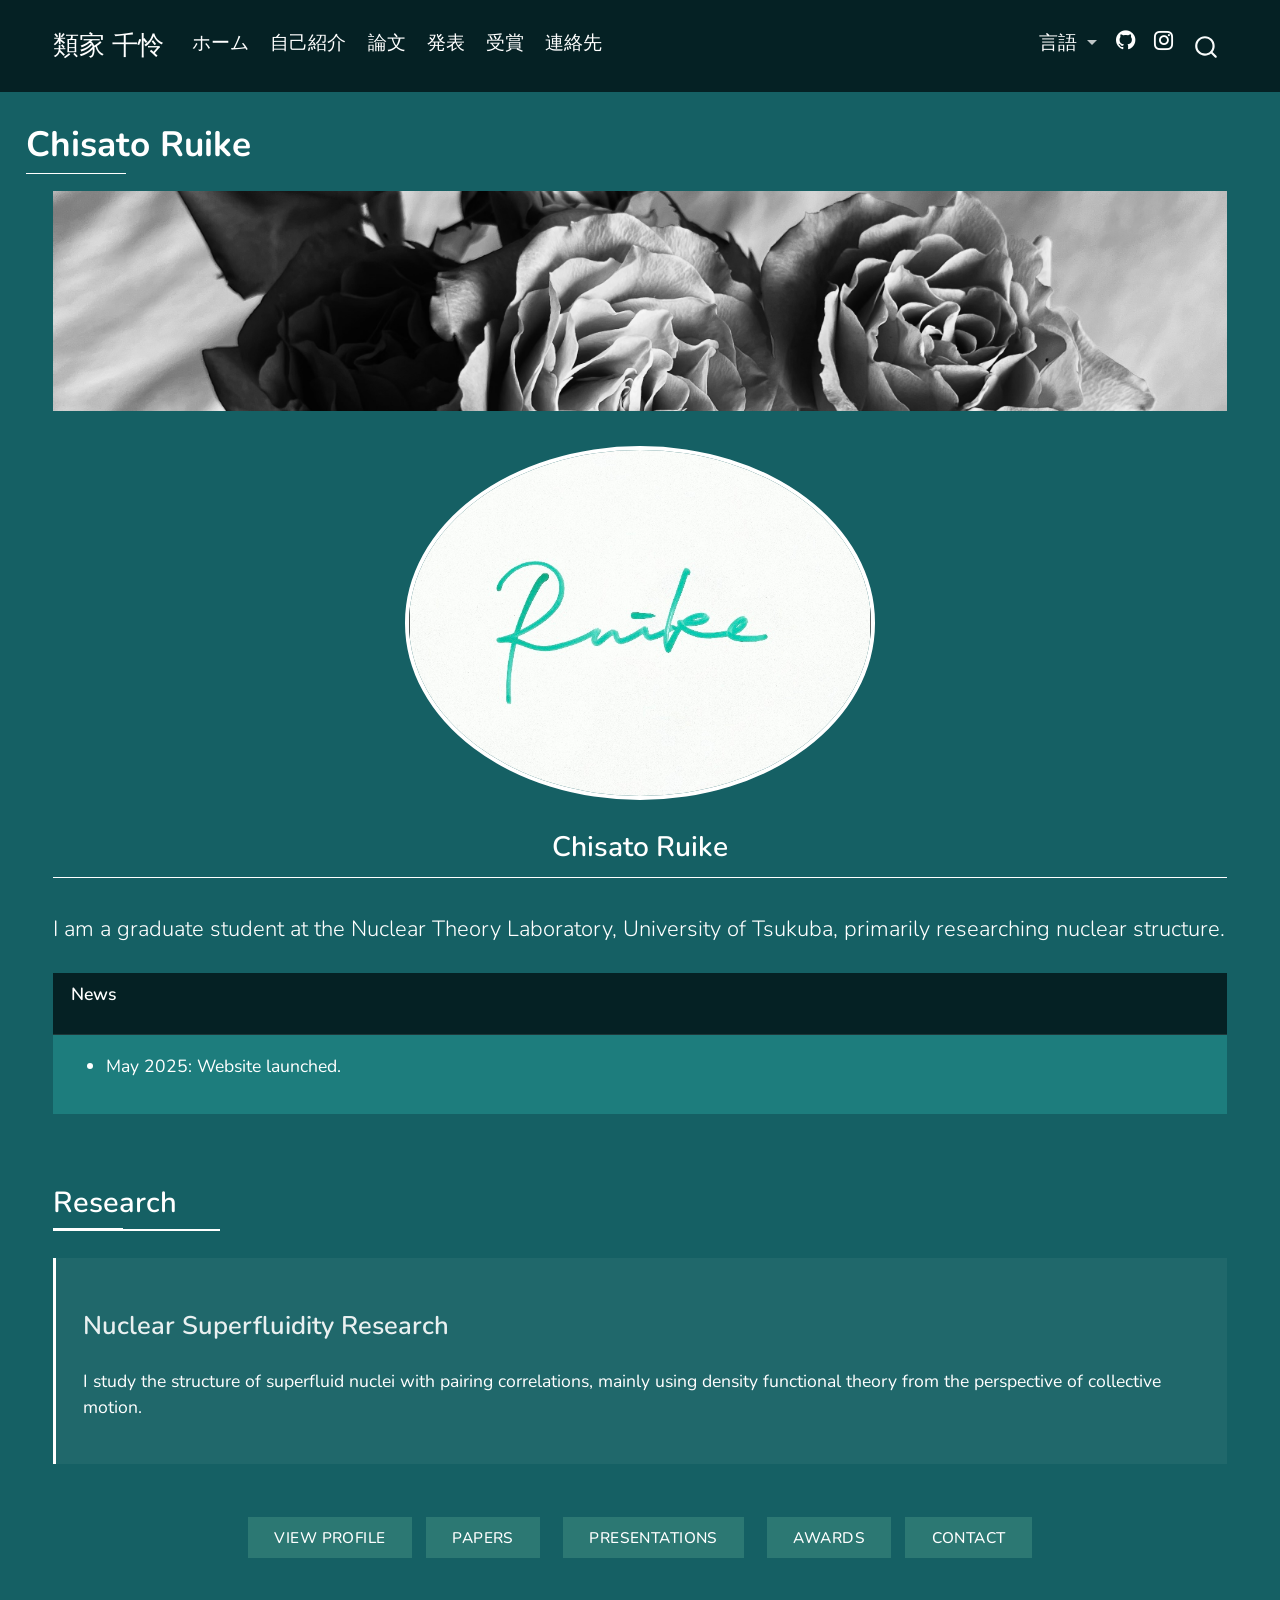
==== docs/en/index.html @ 18f96462 "Add docs directory and .nojekyll file for GitHub Pages" ====
<!DOCTYPE html>
<html xmlns="http://www.w3.org/1999/xhtml" lang="en" xml:lang="en"><head>

<meta charset="utf-8">
<meta name="generator" content="quarto-1.7.31">

<meta name="viewport" content="width=device-width, initial-scale=1.0, user-scalable=yes">


<title>Chisato Ruike – 類家 千怜</title>
<style>
code{white-space: pre-wrap;}
span.smallcaps{font-variant: small-caps;}
div.columns{display: flex; gap: min(4vw, 1.5em);}
div.column{flex: auto; overflow-x: auto;}
div.hanging-indent{margin-left: 1.5em; text-indent: -1.5em;}
ul.task-list{list-style: none;}
ul.task-list li input[type="checkbox"] {
  width: 0.8em;
  margin: 0 0.8em 0.2em -1em; /* quarto-specific, see https://github.com/quarto-dev/quarto-cli/issues/4556 */ 
  vertical-align: middle;
}
</style>


<script src="../site_libs/quarto-nav/quarto-nav.js"></script>
<script src="../site_libs/quarto-nav/headroom.min.js"></script>
<script src="../site_libs/clipboard/clipboard.min.js"></script>
<script src="../site_libs/quarto-search/autocomplete.umd.js"></script>
<script src="../site_libs/quarto-search/fuse.min.js"></script>
<script src="../site_libs/quarto-search/quarto-search.js"></script>
<meta name="quarto:offset" content="../">
<link href="../images/favicon.svg" rel="icon" type="image/svg+xml">
<script src="../site_libs/quarto-html/quarto.js" type="module"></script>
<script src="../site_libs/quarto-html/tabsets/tabsets.js" type="module"></script>
<script src="../site_libs/quarto-html/popper.min.js"></script>
<script src="../site_libs/quarto-html/tippy.umd.min.js"></script>
<script src="../site_libs/quarto-html/anchor.min.js"></script>
<link href="../site_libs/quarto-html/tippy.css" rel="stylesheet">
<link href="../site_libs/quarto-html/quarto-syntax-highlighting-dark-8ef56b68f8fa1e9d2ba328e99e439f80.css" rel="stylesheet" id="quarto-text-highlighting-styles">
<script src="../site_libs/bootstrap/bootstrap.min.js"></script>
<link href="../site_libs/bootstrap/bootstrap-icons.css" rel="stylesheet">
<link href="../site_libs/bootstrap/bootstrap-ca88c0de2de759c00b7eff23eca7222f.min.css" rel="stylesheet" append-hash="true" id="quarto-bootstrap" data-mode="dark">
<script id="quarto-search-options" type="application/json">{
  "location": "navbar",
  "copy-button": false,
  "collapse-after": 3,
  "panel-placement": "end",
  "type": "overlay",
  "limit": 50,
  "keyboard-shortcut": [
    "f",
    "/",
    "s"
  ],
  "show-item-context": false,
  "language": {
    "search-no-results-text": "No results",
    "search-matching-documents-text": "matching documents",
    "search-copy-link-title": "Copy link to search",
    "search-hide-matches-text": "Hide additional matches",
    "search-more-match-text": "more match in this document",
    "search-more-matches-text": "more matches in this document",
    "search-clear-button-title": "Clear",
    "search-text-placeholder": "",
    "search-detached-cancel-button-title": "Cancel",
    "search-submit-button-title": "Submit",
    "search-label": "Search"
  }
}</script>
<link href="https://fonts.googleapis.com/css2?family=Nunito:wght@400;500;600;700&amp;display=swap" rel="stylesheet">
<link rel="stylesheet" href="https://cdn.jsdelivr.net/npm/bootstrap-icons@1.10.3/font/bootstrap-icons.css">


<link rel="stylesheet" href="../styles.css">
</head>

<body class="nav-fixed quarto-light">

<div id="quarto-search-results"></div>
  <header id="quarto-header" class="headroom fixed-top">
    <nav class="navbar navbar-expand-lg " data-bs-theme="dark">
      <div class="navbar-container container-fluid">
      <div class="navbar-brand-container mx-auto">
    <a class="navbar-brand" href="../index.html">
    <span class="navbar-title">類家 千怜</span>
    </a>
  </div>
            <div id="quarto-search" class="" title="Search"></div>
          <button class="navbar-toggler" type="button" data-bs-toggle="collapse" data-bs-target="#navbarCollapse" aria-controls="navbarCollapse" role="menu" aria-expanded="false" aria-label="Toggle navigation" onclick="if (window.quartoToggleHeadroom) { window.quartoToggleHeadroom(); }">
  <span class="navbar-toggler-icon"></span>
</button>
          <div class="collapse navbar-collapse" id="navbarCollapse">
            <ul class="navbar-nav navbar-nav-scroll me-auto">
  <li class="nav-item">
    <a class="nav-link" href="../index.html"> 
<span class="menu-text">ホーム</span></a>
  </li>  
  <li class="nav-item">
    <a class="nav-link" href="../profile.html"> 
<span class="menu-text">自己紹介</span></a>
  </li>  
  <li class="nav-item">
    <a class="nav-link" href="../papers.html"> 
<span class="menu-text">論文</span></a>
  </li>  
  <li class="nav-item">
    <a class="nav-link" href="../presentations.html"> 
<span class="menu-text">発表</span></a>
  </li>  
  <li class="nav-item">
    <a class="nav-link" href="../awards.html"> 
<span class="menu-text">受賞</span></a>
  </li>  
  <li class="nav-item">
    <a class="nav-link" href="../contact.html"> 
<span class="menu-text">連絡先</span></a>
  </li>  
</ul>
            <ul class="navbar-nav navbar-nav-scroll ms-auto">
  <li class="nav-item dropdown ">
    <a class="nav-link dropdown-toggle" href="#" id="nav-menu-" role="link" data-bs-toggle="dropdown" aria-expanded="false">
 <span class="menu-text">言語</span>
    </a>
    <ul class="dropdown-menu dropdown-menu-end" aria-labelledby="nav-menu-">    
        <li>
    <a class="dropdown-item" href="../index.html">
 <span class="dropdown-text">日本語</span></a>
  </li>  
        <li>
    <a class="dropdown-item" href="../en/index.html">
 <span class="dropdown-text">English</span></a>
  </li>  
    </ul>
  </li>
  <li class="nav-item compact">
    <a class="nav-link" href="https://github.com/ruike316"> <i class="bi bi-github" role="img">
</i> 
<span class="menu-text"></span></a>
  </li>  
  <li class="nav-item compact">
    <a class="nav-link" href="https://www.instagram.com/___toilet/"> <i class="bi bi-instagram" role="img">
</i> 
<span class="menu-text"></span></a>
  </li>  
</ul>
          </div> <!-- /navcollapse -->
            <div class="quarto-navbar-tools">
</div>
      </div> <!-- /container-fluid -->
    </nav>
</header>
<!-- content -->
<div id="quarto-content" class="quarto-container page-columns page-rows-contents page-layout-full page-navbar">
<!-- sidebar -->
<!-- margin-sidebar -->
    <div id="quarto-margin-sidebar" class="sidebar margin-sidebar zindex-bottom">
        
    </div>
<!-- main -->
<main class="content column-page" id="quarto-document-content">

<header id="title-block-header" class="quarto-title-block default">
<div class="quarto-title">
<h1 class="title">Chisato Ruike</h1>
</div>



<div class="quarto-title-meta column-page">

    
  
    
  </div>
  


</header>


<div class="container-fluid content">
<div class="row">
<div class="col-12">
<p><img src="../images/header.jpg" class="header-image" alt="Header image"></p>
</div>
</div>
<div class="row">
<div class="col-md-4 text-center">
<div class="profile-container">
<img src="../images/profile.jpg" class="img-fluid rounded-circle mb-3" style="max-width: 40%;" alt="Profile photo">
<div class="profile-name">
Chisato Ruike
</div>
</div>
</div>
<div class="col-md-8">
<p class="lead mt-4">
I am a graduate student at the Nuclear Theory Laboratory, University of Tsukuba, primarily researching nuclear structure.
</p>
<div class="card mt-4 mb-4">
<div class="card-header">
<p>News</p>
</div>
<div class="card-body">
<ul>
<li>
May 2025: Website launched.
</li>
</ul>
</div>
</div>
<h2 class="anchored">
Research
</h2>
<div class="publication">
<h3 class="anchored">
Nuclear Superfluidity Research
</h3>
<p>
I study the structure of superfluid nuclei with pairing correlations, mainly using density functional theory from the perspective of collective motion.
</p>
</div>
<div class="row mt-5">
<div class="col-md-12 text-center">
<p><a href="profile.html" class="btn btn-primary">View Profile</a> <a href="papers.html" class="btn btn-primary mx-2">Papers</a> <a href="presentations.html" class="btn btn-primary mx-2">Presentations</a> <a href="awards.html" class="btn btn-primary mx-2">Awards</a> <a href="contact.html" class="btn btn-primary">Contact</a></p>
</div>
</div>
</div>
</div>
</div>



</main> <!-- /main -->
<script id="quarto-html-after-body" type="application/javascript">
  window.document.addEventListener("DOMContentLoaded", function (event) {
    const icon = "";
    const anchorJS = new window.AnchorJS();
    anchorJS.options = {
      placement: 'right',
      icon: icon
    };
    anchorJS.add('.anchored');
    const isCodeAnnotation = (el) => {
      for (const clz of el.classList) {
        if (clz.startsWith('code-annotation-')) {                     
          return true;
        }
      }
      return false;
    }
    const onCopySuccess = function(e) {
      // button target
      const button = e.trigger;
      // don't keep focus
      button.blur();
      // flash "checked"
      button.classList.add('code-copy-button-checked');
      var currentTitle = button.getAttribute("title");
      button.setAttribute("title", "Copied!");
      let tooltip;
      if (window.bootstrap) {
        button.setAttribute("data-bs-toggle", "tooltip");
        button.setAttribute("data-bs-placement", "left");
        button.setAttribute("data-bs-title", "Copied!");
        tooltip = new bootstrap.Tooltip(button, 
          { trigger: "manual", 
            customClass: "code-copy-button-tooltip",
            offset: [0, -8]});
        tooltip.show();    
      }
      setTimeout(function() {
        if (tooltip) {
          tooltip.hide();
          button.removeAttribute("data-bs-title");
          button.removeAttribute("data-bs-toggle");
          button.removeAttribute("data-bs-placement");
        }
        button.setAttribute("title", currentTitle);
        button.classList.remove('code-copy-button-checked');
      }, 1000);
      // clear code selection
      e.clearSelection();
    }
    const getTextToCopy = function(trigger) {
        const codeEl = trigger.previousElementSibling.cloneNode(true);
        for (const childEl of codeEl.children) {
          if (isCodeAnnotation(childEl)) {
            childEl.remove();
          }
        }
        return codeEl.innerText;
    }
    const clipboard = new window.ClipboardJS('.code-copy-button:not([data-in-quarto-modal])', {
      text: getTextToCopy
    });
    clipboard.on('success', onCopySuccess);
    if (window.document.getElementById('quarto-embedded-source-code-modal')) {
      const clipboardModal = new window.ClipboardJS('.code-copy-button[data-in-quarto-modal]', {
        text: getTextToCopy,
        container: window.document.getElementById('quarto-embedded-source-code-modal')
      });
      clipboardModal.on('success', onCopySuccess);
    }
      var localhostRegex = new RegExp(/^(?:http|https):\/\/localhost\:?[0-9]*\//);
      var mailtoRegex = new RegExp(/^mailto:/);
        var filterRegex = new RegExp("https:\/\/ruike316\.github\.io\/portfolio\/");
      var isInternal = (href) => {
          return filterRegex.test(href) || localhostRegex.test(href) || mailtoRegex.test(href);
      }
      // Inspect non-navigation links and adorn them if external
     var links = window.document.querySelectorAll('a[href]:not(.nav-link):not(.navbar-brand):not(.toc-action):not(.sidebar-link):not(.sidebar-item-toggle):not(.pagination-link):not(.no-external):not([aria-hidden]):not(.dropdown-item):not(.quarto-navigation-tool):not(.about-link)');
      for (var i=0; i<links.length; i++) {
        const link = links[i];
        if (!isInternal(link.href)) {
          // undo the damage that might have been done by quarto-nav.js in the case of
          // links that we want to consider external
          if (link.dataset.originalHref !== undefined) {
            link.href = link.dataset.originalHref;
          }
        }
      }
    function tippyHover(el, contentFn, onTriggerFn, onUntriggerFn) {
      const config = {
        allowHTML: true,
        maxWidth: 500,
        delay: 100,
        arrow: false,
        appendTo: function(el) {
            return el.parentElement;
        },
        interactive: true,
        interactiveBorder: 10,
        theme: 'quarto',
        placement: 'bottom-start',
      };
      if (contentFn) {
        config.content = contentFn;
      }
      if (onTriggerFn) {
        config.onTrigger = onTriggerFn;
      }
      if (onUntriggerFn) {
        config.onUntrigger = onUntriggerFn;
      }
      window.tippy(el, config); 
    }
    const noterefs = window.document.querySelectorAll('a[role="doc-noteref"]');
    for (var i=0; i<noterefs.length; i++) {
      const ref = noterefs[i];
      tippyHover(ref, function() {
        // use id or data attribute instead here
        let href = ref.getAttribute('data-footnote-href') || ref.getAttribute('href');
        try { href = new URL(href).hash; } catch {}
        const id = href.replace(/^#\/?/, "");
        const note = window.document.getElementById(id);
        if (note) {
          return note.innerHTML;
        } else {
          return "";
        }
      });
    }
    const xrefs = window.document.querySelectorAll('a.quarto-xref');
    const processXRef = (id, note) => {
      // Strip column container classes
      const stripColumnClz = (el) => {
        el.classList.remove("page-full", "page-columns");
        if (el.children) {
          for (const child of el.children) {
            stripColumnClz(child);
          }
        }
      }
      stripColumnClz(note)
      if (id === null || id.startsWith('sec-')) {
        // Special case sections, only their first couple elements
        const container = document.createElement("div");
        if (note.children && note.children.length > 2) {
          container.appendChild(note.children[0].cloneNode(true));
          for (let i = 1; i < note.children.length; i++) {
            const child = note.children[i];
            if (child.tagName === "P" && child.innerText === "") {
              continue;
            } else {
              container.appendChild(child.cloneNode(true));
              break;
            }
          }
          if (window.Quarto?.typesetMath) {
            window.Quarto.typesetMath(container);
          }
          return container.innerHTML
        } else {
          if (window.Quarto?.typesetMath) {
            window.Quarto.typesetMath(note);
          }
          return note.innerHTML;
        }
      } else {
        // Remove any anchor links if they are present
        const anchorLink = note.querySelector('a.anchorjs-link');
        if (anchorLink) {
          anchorLink.remove();
        }
        if (window.Quarto?.typesetMath) {
          window.Quarto.typesetMath(note);
        }
        if (note.classList.contains("callout")) {
          return note.outerHTML;
        } else {
          return note.innerHTML;
        }
      }
    }
    for (var i=0; i<xrefs.length; i++) {
      const xref = xrefs[i];
      tippyHover(xref, undefined, function(instance) {
        instance.disable();
        let url = xref.getAttribute('href');
        let hash = undefined; 
        if (url.startsWith('#')) {
          hash = url;
        } else {
          try { hash = new URL(url).hash; } catch {}
        }
        if (hash) {
          const id = hash.replace(/^#\/?/, "");
          const note = window.document.getElementById(id);
          if (note !== null) {
            try {
              const html = processXRef(id, note.cloneNode(true));
              instance.setContent(html);
            } finally {
              instance.enable();
              instance.show();
            }
          } else {
            // See if we can fetch this
            fetch(url.split('#')[0])
            .then(res => res.text())
            .then(html => {
              const parser = new DOMParser();
              const htmlDoc = parser.parseFromString(html, "text/html");
              const note = htmlDoc.getElementById(id);
              if (note !== null) {
                const html = processXRef(id, note);
                instance.setContent(html);
              } 
            }).finally(() => {
              instance.enable();
              instance.show();
            });
          }
        } else {
          // See if we can fetch a full url (with no hash to target)
          // This is a special case and we should probably do some content thinning / targeting
          fetch(url)
          .then(res => res.text())
          .then(html => {
            const parser = new DOMParser();
            const htmlDoc = parser.parseFromString(html, "text/html");
            const note = htmlDoc.querySelector('main.content');
            if (note !== null) {
              // This should only happen for chapter cross references
              // (since there is no id in the URL)
              // remove the first header
              if (note.children.length > 0 && note.children[0].tagName === "HEADER") {
                note.children[0].remove();
              }
              const html = processXRef(null, note);
              instance.setContent(html);
            } 
          }).finally(() => {
            instance.enable();
            instance.show();
          });
        }
      }, function(instance) {
      });
    }
        let selectedAnnoteEl;
        const selectorForAnnotation = ( cell, annotation) => {
          let cellAttr = 'data-code-cell="' + cell + '"';
          let lineAttr = 'data-code-annotation="' +  annotation + '"';
          const selector = 'span[' + cellAttr + '][' + lineAttr + ']';
          return selector;
        }
        const selectCodeLines = (annoteEl) => {
          const doc = window.document;
          const targetCell = annoteEl.getAttribute("data-target-cell");
          const targetAnnotation = annoteEl.getAttribute("data-target-annotation");
          const annoteSpan = window.document.querySelector(selectorForAnnotation(targetCell, targetAnnotation));
          const lines = annoteSpan.getAttribute("data-code-lines").split(",");
          const lineIds = lines.map((line) => {
            return targetCell + "-" + line;
          })
          let top = null;
          let height = null;
          let parent = null;
          if (lineIds.length > 0) {
              //compute the position of the single el (top and bottom and make a div)
              const el = window.document.getElementById(lineIds[0]);
              top = el.offsetTop;
              height = el.offsetHeight;
              parent = el.parentElement.parentElement;
            if (lineIds.length > 1) {
              const lastEl = window.document.getElementById(lineIds[lineIds.length - 1]);
              const bottom = lastEl.offsetTop + lastEl.offsetHeight;
              height = bottom - top;
            }
            if (top !== null && height !== null && parent !== null) {
              // cook up a div (if necessary) and position it 
              let div = window.document.getElementById("code-annotation-line-highlight");
              if (div === null) {
                div = window.document.createElement("div");
                div.setAttribute("id", "code-annotation-line-highlight");
                div.style.position = 'absolute';
                parent.appendChild(div);
              }
              div.style.top = top - 2 + "px";
              div.style.height = height + 4 + "px";
              div.style.left = 0;
              let gutterDiv = window.document.getElementById("code-annotation-line-highlight-gutter");
              if (gutterDiv === null) {
                gutterDiv = window.document.createElement("div");
                gutterDiv.setAttribute("id", "code-annotation-line-highlight-gutter");
                gutterDiv.style.position = 'absolute';
                const codeCell = window.document.getElementById(targetCell);
                const gutter = codeCell.querySelector('.code-annotation-gutter');
                gutter.appendChild(gutterDiv);
              }
              gutterDiv.style.top = top - 2 + "px";
              gutterDiv.style.height = height + 4 + "px";
            }
            selectedAnnoteEl = annoteEl;
          }
        };
        const unselectCodeLines = () => {
          const elementsIds = ["code-annotation-line-highlight", "code-annotation-line-highlight-gutter"];
          elementsIds.forEach((elId) => {
            const div = window.document.getElementById(elId);
            if (div) {
              div.remove();
            }
          });
          selectedAnnoteEl = undefined;
        };
          // Handle positioning of the toggle
      window.addEventListener(
        "resize",
        throttle(() => {
          elRect = undefined;
          if (selectedAnnoteEl) {
            selectCodeLines(selectedAnnoteEl);
          }
        }, 10)
      );
      function throttle(fn, ms) {
      let throttle = false;
      let timer;
        return (...args) => {
          if(!throttle) { // first call gets through
              fn.apply(this, args);
              throttle = true;
          } else { // all the others get throttled
              if(timer) clearTimeout(timer); // cancel #2
              timer = setTimeout(() => {
                fn.apply(this, args);
                timer = throttle = false;
              }, ms);
          }
        };
      }
        // Attach click handler to the DT
        const annoteDls = window.document.querySelectorAll('dt[data-target-cell]');
        for (const annoteDlNode of annoteDls) {
          annoteDlNode.addEventListener('click', (event) => {
            const clickedEl = event.target;
            if (clickedEl !== selectedAnnoteEl) {
              unselectCodeLines();
              const activeEl = window.document.querySelector('dt[data-target-cell].code-annotation-active');
              if (activeEl) {
                activeEl.classList.remove('code-annotation-active');
              }
              selectCodeLines(clickedEl);
              clickedEl.classList.add('code-annotation-active');
            } else {
              // Unselect the line
              unselectCodeLines();
              clickedEl.classList.remove('code-annotation-active');
            }
          });
        }
    const findCites = (el) => {
      const parentEl = el.parentElement;
      if (parentEl) {
        const cites = parentEl.dataset.cites;
        if (cites) {
          return {
            el,
            cites: cites.split(' ')
          };
        } else {
          return findCites(el.parentElement)
        }
      } else {
        return undefined;
      }
    };
    var bibliorefs = window.document.querySelectorAll('a[role="doc-biblioref"]');
    for (var i=0; i<bibliorefs.length; i++) {
      const ref = bibliorefs[i];
      const citeInfo = findCites(ref);
      if (citeInfo) {
        tippyHover(citeInfo.el, function() {
          var popup = window.document.createElement('div');
          citeInfo.cites.forEach(function(cite) {
            var citeDiv = window.document.createElement('div');
            citeDiv.classList.add('hanging-indent');
            citeDiv.classList.add('csl-entry');
            var biblioDiv = window.document.getElementById('ref-' + cite);
            if (biblioDiv) {
              citeDiv.innerHTML = biblioDiv.innerHTML;
            }
            popup.appendChild(citeDiv);
          });
          return popup.innerHTML;
        });
      }
    }
  });
  </script>
</div> <!-- /content -->




</body></html>
---- docs/site_libs/quarto-html/tippy.css ----
.tippy-box[data-animation=fade][data-state=hidden]{opacity:0}[data-tippy-root]{max-width:calc(100vw - 10px)}.tippy-box{position:relative;background-color:#333;color:#fff;border-radius:4px;font-size:14px;line-height:1.4;white-space:normal;outline:0;transition-property:transform,visibility,opacity}.tippy-box[data-placement^=top]>.tippy-arrow{bottom:0}.tippy-box[data-placement^=top]>.tippy-arrow:before{bottom:-7px;left:0;border-width:8px 8px 0;border-top-color:initial;transform-origin:center top}.tippy-box[data-placement^=bottom]>.tippy-arrow{top:0}.tippy-box[data-placement^=bottom]>.tippy-arrow:before{top:-7px;left:0;border-width:0 8px 8px;border-bottom-color:initial;transform-origin:center bottom}.tippy-box[data-placement^=left]>.tippy-arrow{right:0}.tippy-box[data-placement^=left]>.tippy-arrow:before{border-width:8px 0 8px 8px;border-left-color:initial;right:-7px;transform-origin:center left}.tippy-box[data-placement^=right]>.tippy-arrow{left:0}.tippy-box[data-placement^=right]>.tippy-arrow:before{left:-7px;border-width:8px 8px 8px 0;border-right-color:initial;transform-origin:center right}.tippy-box[data-inertia][data-state=visible]{transition-timing-function:cubic-bezier(.54,1.5,.38,1.11)}.tippy-arrow{width:16px;height:16px;color:#333}.tippy-arrow:before{content:"";position:absolute;border-color:transparent;border-style:solid}.tippy-content{position:relative;padding:5px 9px;z-index:1}
---- docs/site_libs/quarto-html/quarto-syntax-highlighting-dark-8ef56b68f8fa1e9d2ba328e99e439f80.css ----
/* quarto syntax highlight colors */
:root {
  --quarto-hl-al-color: #f07178;
  --quarto-hl-an-color: #d4d0ab;
  --quarto-hl-at-color: #00e0e0;
  --quarto-hl-bn-color: #d4d0ab;
  --quarto-hl-bu-color: #abe338;
  --quarto-hl-ch-color: #abe338;
  --quarto-hl-co-color: #f8f8f2;
  --quarto-hl-cv-color: #ffd700;
  --quarto-hl-cn-color: #ffd700;
  --quarto-hl-cf-color: #ffa07a;
  --quarto-hl-dt-color: #ffa07a;
  --quarto-hl-dv-color: #d4d0ab;
  --quarto-hl-do-color: #f8f8f2;
  --quarto-hl-er-color: #f07178;
  --quarto-hl-ex-color: #00e0e0;
  --quarto-hl-fl-color: #d4d0ab;
  --quarto-hl-fu-color: #ffa07a;
  --quarto-hl-im-color: #abe338;
  --quarto-hl-in-color: #d4d0ab;
  --quarto-hl-kw-color: #ffa07a;
  --quarto-hl-op-color: #ffa07a;
  --quarto-hl-ot-color: #00e0e0;
  --quarto-hl-pp-color: #dcc6e0;
  --quarto-hl-re-color: #00e0e0;
  --quarto-hl-sc-color: #abe338;
  --quarto-hl-ss-color: #abe338;
  --quarto-hl-st-color: #abe338;
  --quarto-hl-va-color: #00e0e0;
  --quarto-hl-vs-color: #abe338;
  --quarto-hl-wa-color: #dcc6e0;
}

/* other quarto variables */
:root {
  --quarto-font-monospace: SFMono-Regular, Menlo, Monaco, Consolas, "Liberation Mono", "Courier New", monospace;
}

/* syntax highlight based on Pandoc's rules */
pre > code.sourceCode > span {
  color: #f8f8f2;
}

code.sourceCode > span {
  color: #f8f8f2;
}

div.sourceCode,
div.sourceCode pre.sourceCode {
  color: #f8f8f2;
}

/* Normal */
code span {
  color: #f8f8f2;
}

/* Alert */
code span.al {
  color: #f07178;
}

/* Annotation */
code span.an {
  color: #d4d0ab;
}

/* Attribute */
code span.at {
  color: #00e0e0;
}

/* BaseN */
code span.bn {
  color: #d4d0ab;
}

/* BuiltIn */
code span.bu {
  color: #abe338;
}

/* ControlFlow */
code span.cf {
  font-weight: bold;
  color: #ffa07a;
}

/* Char */
code span.ch {
  color: #abe338;
}

/* Constant */
code span.cn {
  color: #ffd700;
}

/* Comment */
code span.co {
  font-style: italic;
  color: #f8f8f2;
}

/* CommentVar */
code span.cv {
  color: #ffd700;
}

/* Documentation */
code span.do {
  color: #f8f8f2;
}

/* DataType */
code span.dt {
  color: #ffa07a;
}

/* DecVal */
code span.dv {
  color: #d4d0ab;
}

/* Error */
code span.er {
  color: #f07178;
  text-decoration: underline;
}

/* Extension */
code span.ex {
  font-weight: bold;
  color: #00e0e0;
}

/* Float */
code span.fl {
  color: #d4d0ab;
}

/* Function */
code span.fu {
  color: #ffa07a;
}

/* Import */
code span.im {
  color: #abe338;
}

/* Information */
code span.in {
  color: #d4d0ab;
}

/* Keyword */
code span.kw {
  font-weight: bold;
  color: #ffa07a;
}

/* Operator */
code span.op {
  color: #ffa07a;
}

/* Other */
code span.ot {
  color: #00e0e0;
}

/* Preprocessor */
code span.pp {
  color: #dcc6e0;
}

/* RegionMarker */
code span.re {
  background-color: #f8f8f2;
  color: #00e0e0;
}

/* SpecialChar */
code span.sc {
  color: #abe338;
}

/* SpecialString */
code span.ss {
  color: #abe338;
}

/* String */
code span.st {
  color: #abe338;
}

/* Variable */
code span.va {
  color: #00e0e0;
}

/* VerbatimString */
code span.vs {
  color: #abe338;
}

/* Warning */
code span.wa {
  color: #dcc6e0;
}

.prevent-inlining {
  content: "</";
}

/*# sourceMappingURL=cf5278f7cea5512246cb3b41cb474b3b.css.map */
---- docs/styles.css ----
/* css styles */

/* シンプルなスタイル */
body {
  color: white;
  background-color: #156064;
}

h1, h2, h3, h4, h5, h6 {
  color: white;
}

h2 {
  border-bottom: 2px solid white;
  padding-bottom: 0.5rem;
  display: inline-block;
}

.card-header {
  background-color: #052124;
  color: white;
  border-bottom: 2px solid white;
}

a {
  color: white;
}

a:hover {
  color: rgba(255, 255, 255, 0.7);
  text-decoration: none;
}

.navbar-dark .navbar-nav .nav-link:hover, 
.navbar-dark .navbar-nav .nav-link:focus {
  color: rgba(255, 255, 255, 0.7) !important;
}

.publication {
  background-color: rgba(255, 255, 255, 0.05);
  padding: 1.5rem;
  margin-bottom: 1.5rem;
  border-left: 3px solid white;
}

.publication:hover {
  background-color: rgba(255, 255, 255, 0.1);
}

.publication h3 {
  color: white;
}

.pub-title {
  color: white;
  font-weight: 600;
}

.pub-details {
  font-size: 0.9em;
  color: rgba(255, 255, 255, 0.8);
}

.pub-authors {
  color: white;
  font-style: italic;
}

.pub-journal {
  color: rgba(255, 255, 255, 0.8);
}

.contact-card {
  background-color: rgba(255, 255, 255, 0.05);
  color: white;
  border-top: none;
}

.header-image {
  width: 100%;
  height: auto;
  max-height: 220px; /* ヘッダー画像の高さを1.1倍に */
  object-fit: cover;
  border-bottom: none;
}

.container-fluid .content {
  padding-top: 0; /* コンテンツの上部パディングを削除 */
}

/* タイトルが表示されるのを防ぐためのクラス */
.title-hidden {
  visibility: hidden;
  height: 0;
  margin: 0;
  padding: 0;
}

/* プロフィール画像の下に名前を表示 */
.profile-name {
  font-size: 1.6rem; /* 名前のサイズを大きくする */
  font-weight: 600;
  margin-top: 0.5rem;
  margin-bottom: 0.5rem;
  padding-bottom: 0.5rem;
  border-bottom: 1px solid white;
  width: 100%; /* 白線を長くする */
  text-align: center; /* 名前を中央に配置 */
}

.profile-description {
  font-size: 1.2rem;
  margin-top: 1rem;
  text-align: left;
  line-height: 1.5;
}

/* プロフィール画像を中央に配置 */
.profile-container {
  display: flex;
  flex-direction: column;
  align-items: center;
  text-align: left;
}

/* レスポンシブ調整 */
@media (max-width: 768px) {
  .btn {
    display: block;
    width: 100%;
    margin-bottom: 0.5rem;
  }
}

/* ソーシャルアイコン */
.navbar-nav .nav-item .nav-link[href*="github"],
.navbar-nav .nav-item .nav-link[href*="instagram"] {
  color: white !important;
}

.navbar-nav .nav-item .nav-link[href*="github"]:hover,
.navbar-nav .nav-item .nav-link[href*="instagram"]:hover {
  color: rgba(255, 255, 255, 0.7) !important;
}

/* バラのアニメーション */
.rose {
  position: fixed;
  width: 40px;
  height: 40px;
  background-image: url('images/roses.svg');
  background-size: contain;
  background-repeat: no-repeat;
  z-index: -1;
  opacity: 0.3;
  pointer-events: none;
}

.rose1 { top: 10%; left: 5%; animation: float 20s infinite ease-in-out; }
.rose2 { top: 70%; left: 80%; animation: float 15s infinite ease-in-out; }
.rose3 { top: 40%; left: 90%; animation: float 18s infinite ease-in-out; }

@keyframes float {
  0%, 100% { transform: translateY(0) rotate(0deg); }
  50% { transform: translateY(-20px) rotate(5deg); }
}
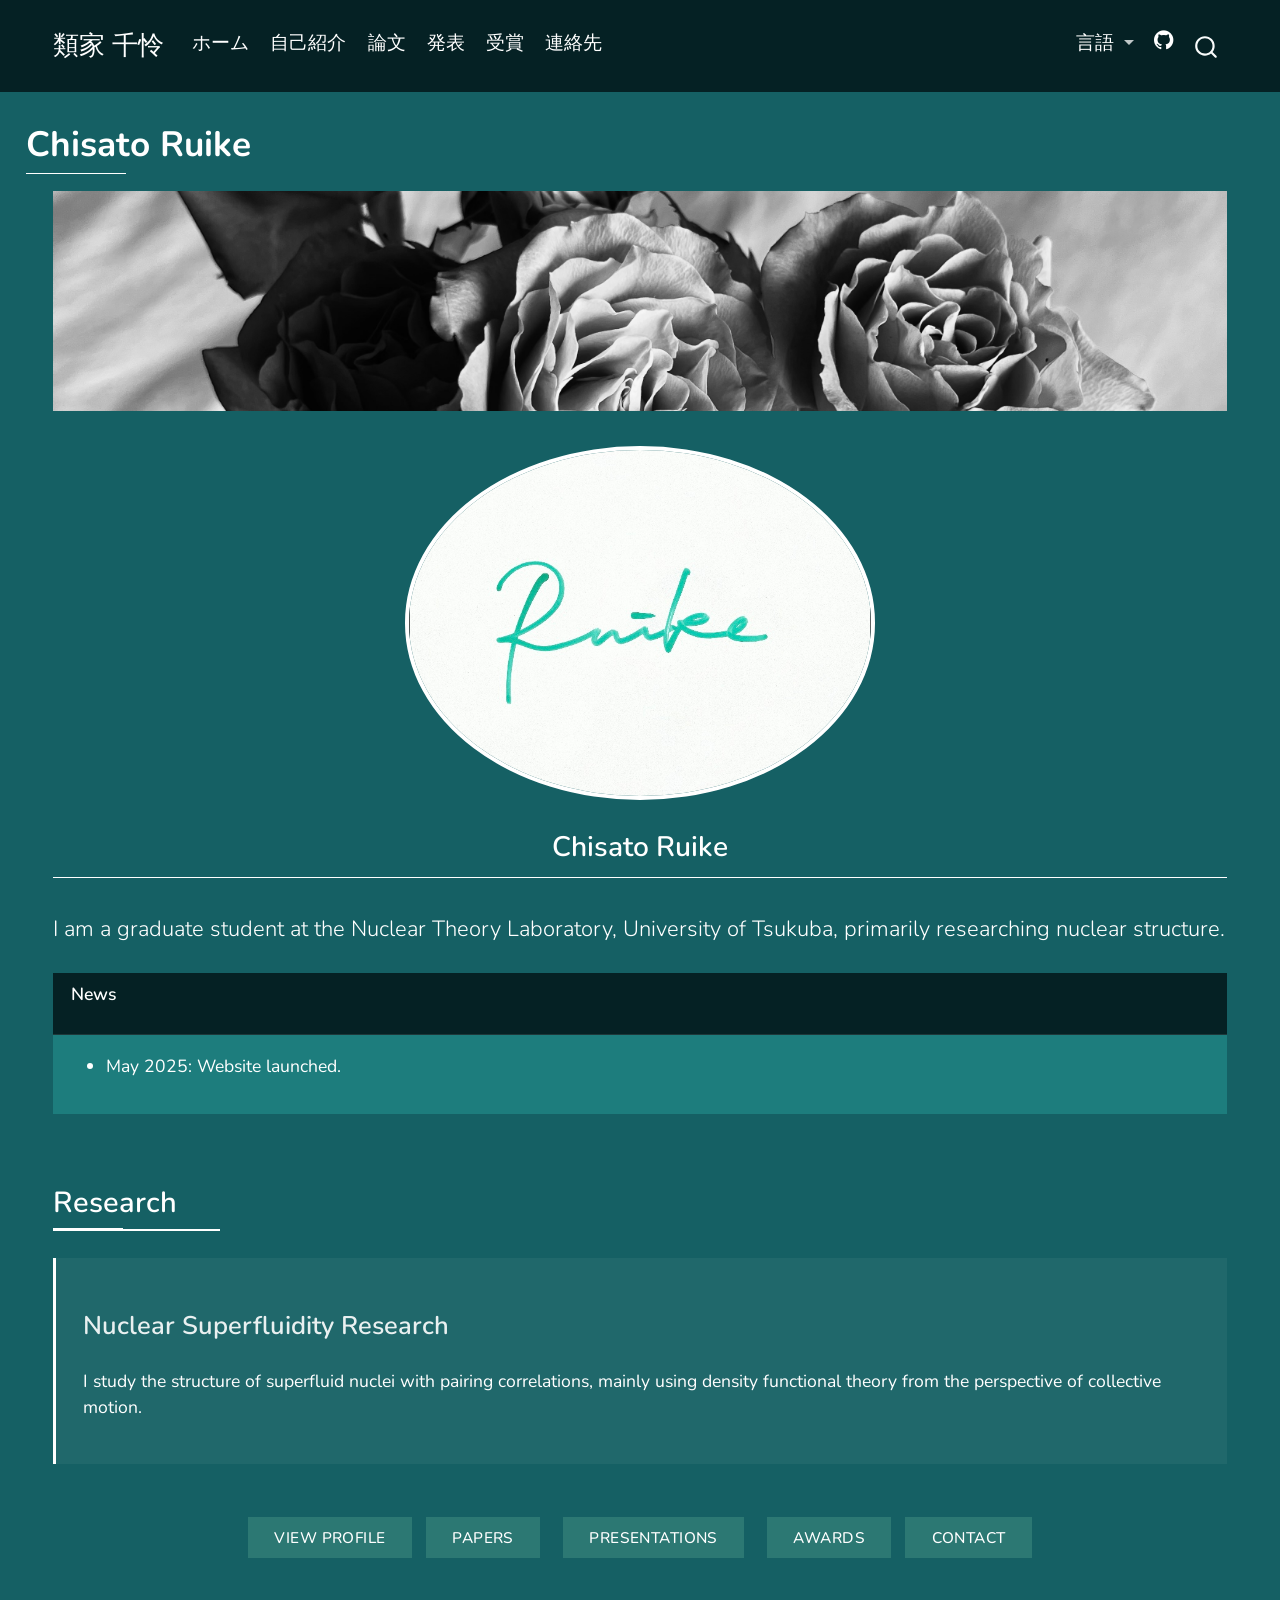
==== commit 14d62fcc: "Comment out Instagram links across all pages Co-Authored-By: Claude Opus 4.6 <noreply@anthropic.com>" ====
--- a/docs/en/index.html
+++ b/docs/en/index.html
@@ -135,11 +135,6 @@
   </li>
   <li class="nav-item compact">
     <a class="nav-link" href="https://github.com/ruike316"> <i class="bi bi-github" role="img">
-</i> 
-<span class="menu-text"></span></a>
-  </li>  
-  <li class="nav-item compact">
-    <a class="nav-link" href="https://www.instagram.com/___toilet/"> <i class="bi bi-instagram" role="img">
 </i> 
 <span class="menu-text"></span></a>
   </li>  
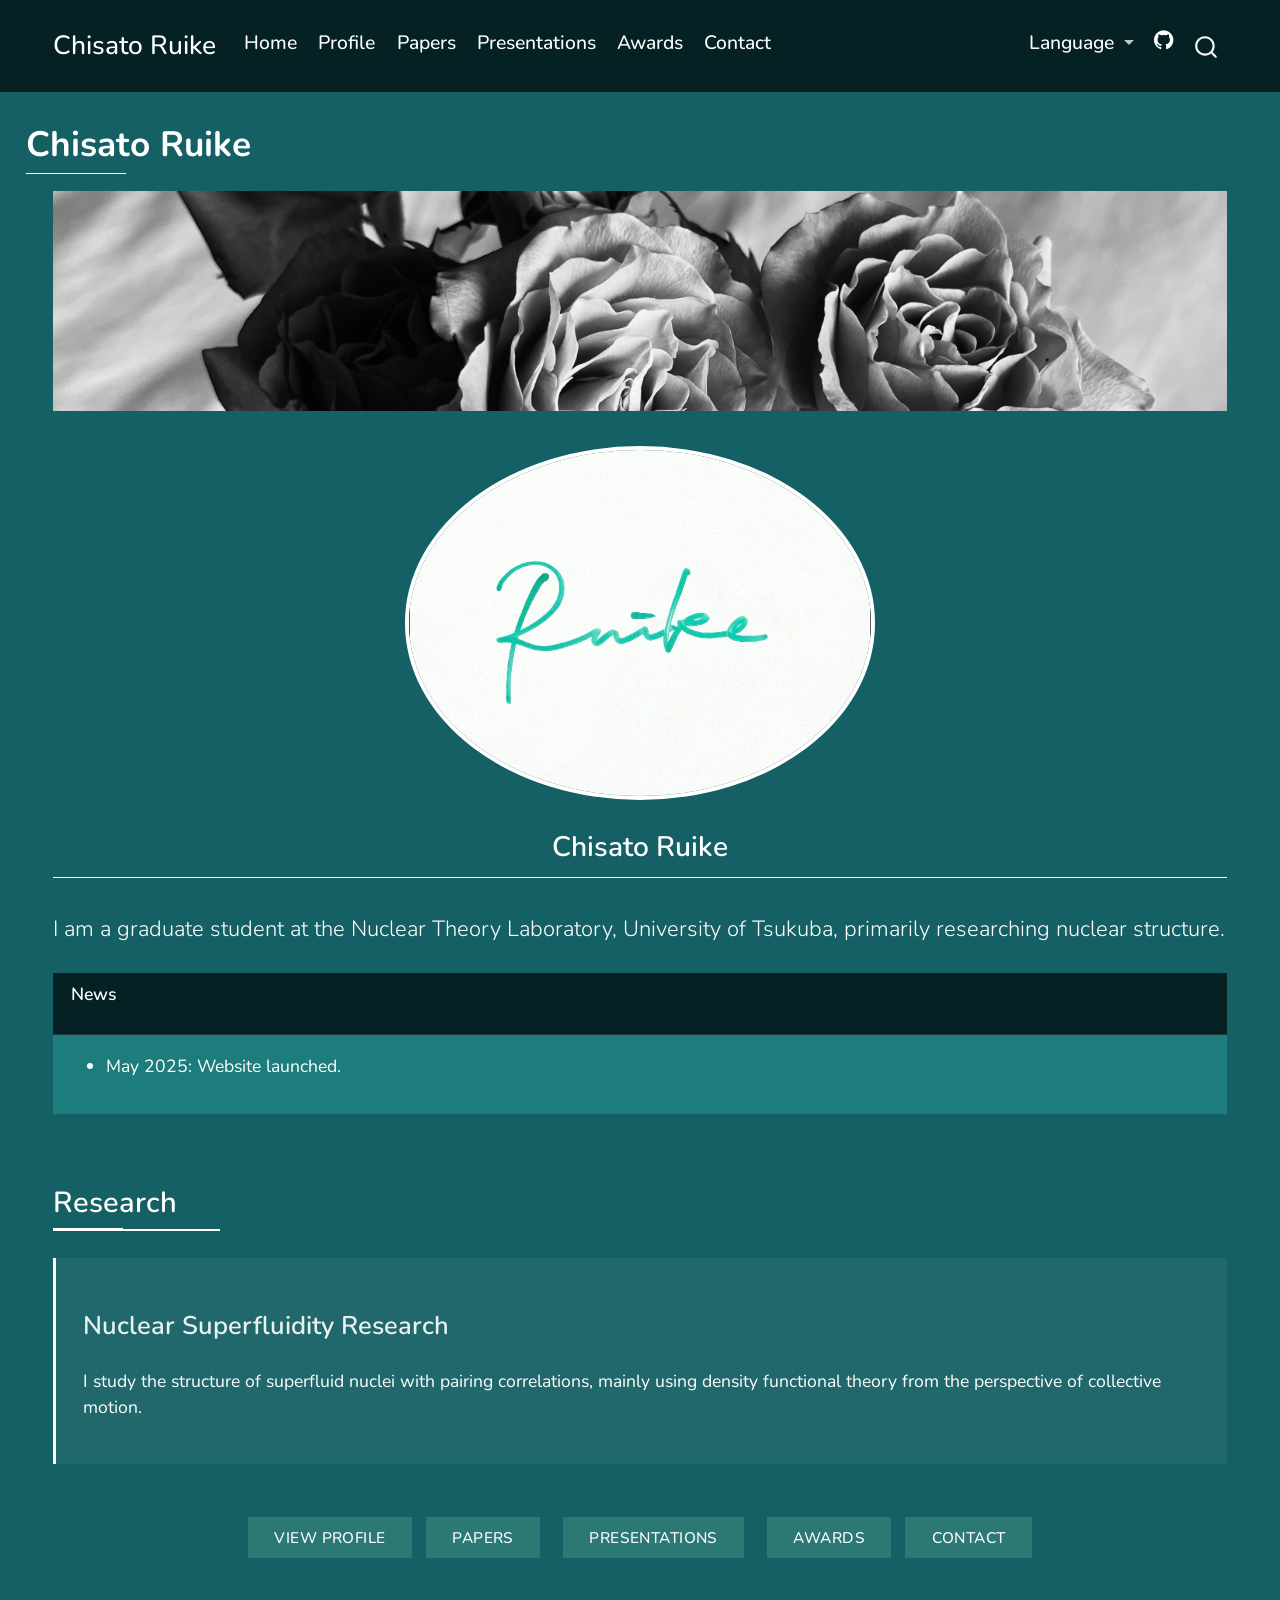
==== commit ea98b9ab: "Add English presentations page and re-render English site Co-Authored-By: Claude Opus 5.5 <noreply@a" ====
--- a/docs/en/index.html
+++ b/docs/en/index.html
@@ -7,7 +7,7 @@
 <meta name="viewport" content="width=device-width, initial-scale=1.0, user-scalable=yes">
 
 
-<title>Chisato Ruike – 類家 千怜</title>
+<title>Chisato Ruike</title>
 <style>
 code{white-space: pre-wrap;}
 span.smallcaps{font-variant: small-caps;}
@@ -23,24 +23,23 @@
 </style>
 
 
-<script src="../site_libs/quarto-nav/quarto-nav.js"></script>
-<script src="../site_libs/quarto-nav/headroom.min.js"></script>
-<script src="../site_libs/clipboard/clipboard.min.js"></script>
-<script src="../site_libs/quarto-search/autocomplete.umd.js"></script>
-<script src="../site_libs/quarto-search/fuse.min.js"></script>
-<script src="../site_libs/quarto-search/quarto-search.js"></script>
-<meta name="quarto:offset" content="../">
-<link href="../images/favicon.svg" rel="icon" type="image/svg+xml">
-<script src="../site_libs/quarto-html/quarto.js" type="module"></script>
-<script src="../site_libs/quarto-html/tabsets/tabsets.js" type="module"></script>
-<script src="../site_libs/quarto-html/popper.min.js"></script>
-<script src="../site_libs/quarto-html/tippy.umd.min.js"></script>
-<script src="../site_libs/quarto-html/anchor.min.js"></script>
-<link href="../site_libs/quarto-html/tippy.css" rel="stylesheet">
-<link href="../site_libs/quarto-html/quarto-syntax-highlighting-dark-8ef56b68f8fa1e9d2ba328e99e439f80.css" rel="stylesheet" id="quarto-text-highlighting-styles">
-<script src="../site_libs/bootstrap/bootstrap.min.js"></script>
-<link href="../site_libs/bootstrap/bootstrap-icons.css" rel="stylesheet">
-<link href="../site_libs/bootstrap/bootstrap-ca88c0de2de759c00b7eff23eca7222f.min.css" rel="stylesheet" append-hash="true" id="quarto-bootstrap" data-mode="dark">
+<script src="site_libs/quarto-nav/quarto-nav.js"></script>
+<script src="site_libs/quarto-nav/headroom.min.js"></script>
+<script src="site_libs/clipboard/clipboard.min.js"></script>
+<script src="site_libs/quarto-search/autocomplete.umd.js"></script>
+<script src="site_libs/quarto-search/fuse.min.js"></script>
+<script src="site_libs/quarto-search/quarto-search.js"></script>
+<meta name="quarto:offset" content="./">
+<script src="site_libs/quarto-html/quarto.js" type="module"></script>
+<script src="site_libs/quarto-html/tabsets/tabsets.js" type="module"></script>
+<script src="site_libs/quarto-html/popper.min.js"></script>
+<script src="site_libs/quarto-html/tippy.umd.min.js"></script>
+<script src="site_libs/quarto-html/anchor.min.js"></script>
+<link href="site_libs/quarto-html/tippy.css" rel="stylesheet">
+<link href="site_libs/quarto-html/quarto-syntax-highlighting-dark-8ef56b68f8fa1e9d2ba328e99e439f80.css" rel="stylesheet" id="quarto-text-highlighting-styles">
+<script src="site_libs/bootstrap/bootstrap.min.js"></script>
+<link href="site_libs/bootstrap/bootstrap-icons.css" rel="stylesheet">
+<link href="site_libs/bootstrap/bootstrap-ca88c0de2de759c00b7eff23eca7222f.min.css" rel="stylesheet" append-hash="true" id="quarto-bootstrap" data-mode="dark">
 <script id="quarto-search-options" type="application/json">{
   "location": "navbar",
   "copy-button": false,
@@ -82,8 +81,8 @@
     <nav class="navbar navbar-expand-lg " data-bs-theme="dark">
       <div class="navbar-container container-fluid">
       <div class="navbar-brand-container mx-auto">
-    <a class="navbar-brand" href="../index.html">
-    <span class="navbar-title">類家 千怜</span>
+    <a class="navbar-brand" href="./index.html">
+    <span class="navbar-title">Chisato Ruike</span>
     </a>
   </div>
             <div id="quarto-search" class="" title="Search"></div>
@@ -93,48 +92,48 @@
           <div class="collapse navbar-collapse" id="navbarCollapse">
             <ul class="navbar-nav navbar-nav-scroll me-auto">
   <li class="nav-item">
-    <a class="nav-link" href="../index.html"> 
-<span class="menu-text">ホーム</span></a>
+    <a class="nav-link active" href="./index.html" aria-current="page"> 
+<span class="menu-text">Home</span></a>
   </li>  
   <li class="nav-item">
-    <a class="nav-link" href="../profile.html"> 
-<span class="menu-text">自己紹介</span></a>
+    <a class="nav-link" href="./profile.html"> 
+<span class="menu-text">Profile</span></a>
   </li>  
   <li class="nav-item">
-    <a class="nav-link" href="../papers.html"> 
-<span class="menu-text">論文</span></a>
+    <a class="nav-link" href="./papers.html"> 
+<span class="menu-text">Papers</span></a>
   </li>  
   <li class="nav-item">
-    <a class="nav-link" href="../presentations.html"> 
-<span class="menu-text">発表</span></a>
+    <a class="nav-link" href="./presentations.html"> 
+<span class="menu-text">Presentations</span></a>
   </li>  
   <li class="nav-item">
-    <a class="nav-link" href="../awards.html"> 
-<span class="menu-text">受賞</span></a>
+    <a class="nav-link" href="./awards.html"> 
+<span class="menu-text">Awards</span></a>
   </li>  
   <li class="nav-item">
-    <a class="nav-link" href="../contact.html"> 
-<span class="menu-text">連絡先</span></a>
+    <a class="nav-link" href="./contact.html"> 
+<span class="menu-text">Contact</span></a>
   </li>  
 </ul>
             <ul class="navbar-nav navbar-nav-scroll ms-auto">
   <li class="nav-item dropdown ">
-    <a class="nav-link dropdown-toggle" href="#" id="nav-menu-" role="link" data-bs-toggle="dropdown" aria-expanded="false">
- <span class="menu-text">言語</span>
+    <a class="nav-link dropdown-toggle" href="#" id="nav-menu-language" role="link" data-bs-toggle="dropdown" aria-expanded="false">
+ <span class="menu-text">Language</span>
     </a>
-    <ul class="dropdown-menu dropdown-menu-end" aria-labelledby="nav-menu-">    
+    <ul class="dropdown-menu dropdown-menu-end" aria-labelledby="nav-menu-language">    
         <li>
-    <a class="dropdown-item" href="../index.html">
- <span class="dropdown-text">日本語</span></a>
+    <a class="dropdown-item" href="./../index.html">
+ <span class="dropdown-text">Japanese</span></a>
   </li>  
         <li>
-    <a class="dropdown-item" href="../en/index.html">
+    <a class="dropdown-item" href="./index.html">
  <span class="dropdown-text">English</span></a>
   </li>  
     </ul>
   </li>
   <li class="nav-item compact">
-    <a class="nav-link" href="https://github.com/ruike316"> <i class="bi bi-github" role="img">
+    <a class="nav-link" href="https://github.com/ruike_chisato"> <i class="bi bi-github" role="img">
 </i> 
 <span class="menu-text"></span></a>
   </li>  
@@ -300,7 +299,7 @@
     }
       var localhostRegex = new RegExp(/^(?:http|https):\/\/localhost\:?[0-9]*\//);
       var mailtoRegex = new RegExp(/^mailto:/);
-        var filterRegex = new RegExp("https:\/\/ruike316\.github\.io\/portfolio\/");
+        var filterRegex = new RegExp('/' + window.location.host + '/');
       var isInternal = (href) => {
           return filterRegex.test(href) || localhostRegex.test(href) || mailtoRegex.test(href);
       }
--- a/docs/en/site_libs/quarto-html/tippy.css
+++ b/docs/en/site_libs/quarto-html/tippy.css
@@ -0,0 +1 @@
+.tippy-box[data-animation=fade][data-state=hidden]{opacity:0}[data-tippy-root]{max-width:calc(100vw - 10px)}.tippy-box{position:relative;background-color:#333;color:#fff;border-radius:4px;font-size:14px;line-height:1.4;white-space:normal;outline:0;transition-property:transform,visibility,opacity}.tippy-box[data-placement^=top]>.tippy-arrow{bottom:0}.tippy-box[data-placement^=top]>.tippy-arrow:before{bottom:-7px;left:0;border-width:8px 8px 0;border-top-color:initial;transform-origin:center top}.tippy-box[data-placement^=bottom]>.tippy-arrow{top:0}.tippy-box[data-placement^=bottom]>.tippy-arrow:before{top:-7px;left:0;border-width:0 8px 8px;border-bottom-color:initial;transform-origin:center bottom}.tippy-box[data-placement^=left]>.tippy-arrow{right:0}.tippy-box[data-placement^=left]>.tippy-arrow:before{border-width:8px 0 8px 8px;border-left-color:initial;right:-7px;transform-origin:center left}.tippy-box[data-placement^=right]>.tippy-arrow{left:0}.tippy-box[data-placement^=right]>.tippy-arrow:before{left:-7px;border-width:8px 8px 8px 0;border-right-color:initial;transform-origin:center right}.tippy-box[data-inertia][data-state=visible]{transition-timing-function:cubic-bezier(.54,1.5,.38,1.11)}.tippy-arrow{width:16px;height:16px;color:#333}.tippy-arrow:before{content:"";position:absolute;border-color:transparent;border-style:solid}.tippy-content{position:relative;padding:5px 9px;z-index:1}
--- a/docs/en/site_libs/quarto-html/quarto-syntax-highlighting-dark-8ef56b68f8fa1e9d2ba328e99e439f80.css
+++ b/docs/en/site_libs/quarto-html/quarto-syntax-highlighting-dark-8ef56b68f8fa1e9d2ba328e99e439f80.css
@@ -0,0 +1,219 @@
+/* quarto syntax highlight colors */
+:root {
+  --quarto-hl-al-color: #f07178;
+  --quarto-hl-an-color: #d4d0ab;
+  --quarto-hl-at-color: #00e0e0;
+  --quarto-hl-bn-color: #d4d0ab;
+  --quarto-hl-bu-color: #abe338;
+  --quarto-hl-ch-color: #abe338;
+  --quarto-hl-co-color: #f8f8f2;
+  --quarto-hl-cv-color: #ffd700;
+  --quarto-hl-cn-color: #ffd700;
+  --quarto-hl-cf-color: #ffa07a;
+  --quarto-hl-dt-color: #ffa07a;
+  --quarto-hl-dv-color: #d4d0ab;
+  --quarto-hl-do-color: #f8f8f2;
+  --quarto-hl-er-color: #f07178;
+  --quarto-hl-ex-color: #00e0e0;
+  --quarto-hl-fl-color: #d4d0ab;
+  --quarto-hl-fu-color: #ffa07a;
+  --quarto-hl-im-color: #abe338;
+  --quarto-hl-in-color: #d4d0ab;
+  --quarto-hl-kw-color: #ffa07a;
+  --quarto-hl-op-color: #ffa07a;
+  --quarto-hl-ot-color: #00e0e0;
+  --quarto-hl-pp-color: #dcc6e0;
+  --quarto-hl-re-color: #00e0e0;
+  --quarto-hl-sc-color: #abe338;
+  --quarto-hl-ss-color: #abe338;
+  --quarto-hl-st-color: #abe338;
+  --quarto-hl-va-color: #00e0e0;
+  --quarto-hl-vs-color: #abe338;
+  --quarto-hl-wa-color: #dcc6e0;
+}
+
+/* other quarto variables */
+:root {
+  --quarto-font-monospace: SFMono-Regular, Menlo, Monaco, Consolas, "Liberation Mono", "Courier New", monospace;
+}
+
+/* syntax highlight based on Pandoc's rules */
+pre > code.sourceCode > span {
+  color: #f8f8f2;
+}
+
+code.sourceCode > span {
+  color: #f8f8f2;
+}
+
+div.sourceCode,
+div.sourceCode pre.sourceCode {
+  color: #f8f8f2;
+}
+
+/* Normal */
+code span {
+  color: #f8f8f2;
+}
+
+/* Alert */
+code span.al {
+  color: #f07178;
+}
+
+/* Annotation */
+code span.an {
+  color: #d4d0ab;
+}
+
+/* Attribute */
+code span.at {
+  color: #00e0e0;
+}
+
+/* BaseN */
+code span.bn {
+  color: #d4d0ab;
+}
+
+/* BuiltIn */
+code span.bu {
+  color: #abe338;
+}
+
+/* ControlFlow */
+code span.cf {
+  font-weight: bold;
+  color: #ffa07a;
+}
+
+/* Char */
+code span.ch {
+  color: #abe338;
+}
+
+/* Constant */
+code span.cn {
+  color: #ffd700;
+}
+
+/* Comment */
+code span.co {
+  font-style: italic;
+  color: #f8f8f2;
+}
+
+/* CommentVar */
+code span.cv {
+  color: #ffd700;
+}
+
+/* Documentation */
+code span.do {
+  color: #f8f8f2;
+}
+
+/* DataType */
+code span.dt {
+  color: #ffa07a;
+}
+
+/* DecVal */
+code span.dv {
+  color: #d4d0ab;
+}
+
+/* Error */
+code span.er {
+  color: #f07178;
+  text-decoration: underline;
+}
+
+/* Extension */
+code span.ex {
+  font-weight: bold;
+  color: #00e0e0;
+}
+
+/* Float */
+code span.fl {
+  color: #d4d0ab;
+}
+
+/* Function */
+code span.fu {
+  color: #ffa07a;
+}
+
+/* Import */
+code span.im {
+  color: #abe338;
+}
+
+/* Information */
+code span.in {
+  color: #d4d0ab;
+}
+
+/* Keyword */
+code span.kw {
+  font-weight: bold;
+  color: #ffa07a;
+}
+
+/* Operator */
+code span.op {
+  color: #ffa07a;
+}
+
+/* Other */
+code span.ot {
+  color: #00e0e0;
+}
+
+/* Preprocessor */
+code span.pp {
+  color: #dcc6e0;
+}
+
+/* RegionMarker */
+code span.re {
+  background-color: #f8f8f2;
+  color: #00e0e0;
+}
+
+/* SpecialChar */
+code span.sc {
+  color: #abe338;
+}
+
+/* SpecialString */
+code span.ss {
+  color: #abe338;
+}
+
+/* String */
+code span.st {
+  color: #abe338;
+}
+
+/* Variable */
+code span.va {
+  color: #00e0e0;
+}
+
+/* VerbatimString */
+code span.vs {
+  color: #abe338;
+}
+
+/* Warning */
+code span.wa {
+  color: #dcc6e0;
+}
+
+.prevent-inlining {
+  content: "</";
+}
+
+/*# sourceMappingURL=cf5278f7cea5512246cb3b41cb474b3b.css.map */
